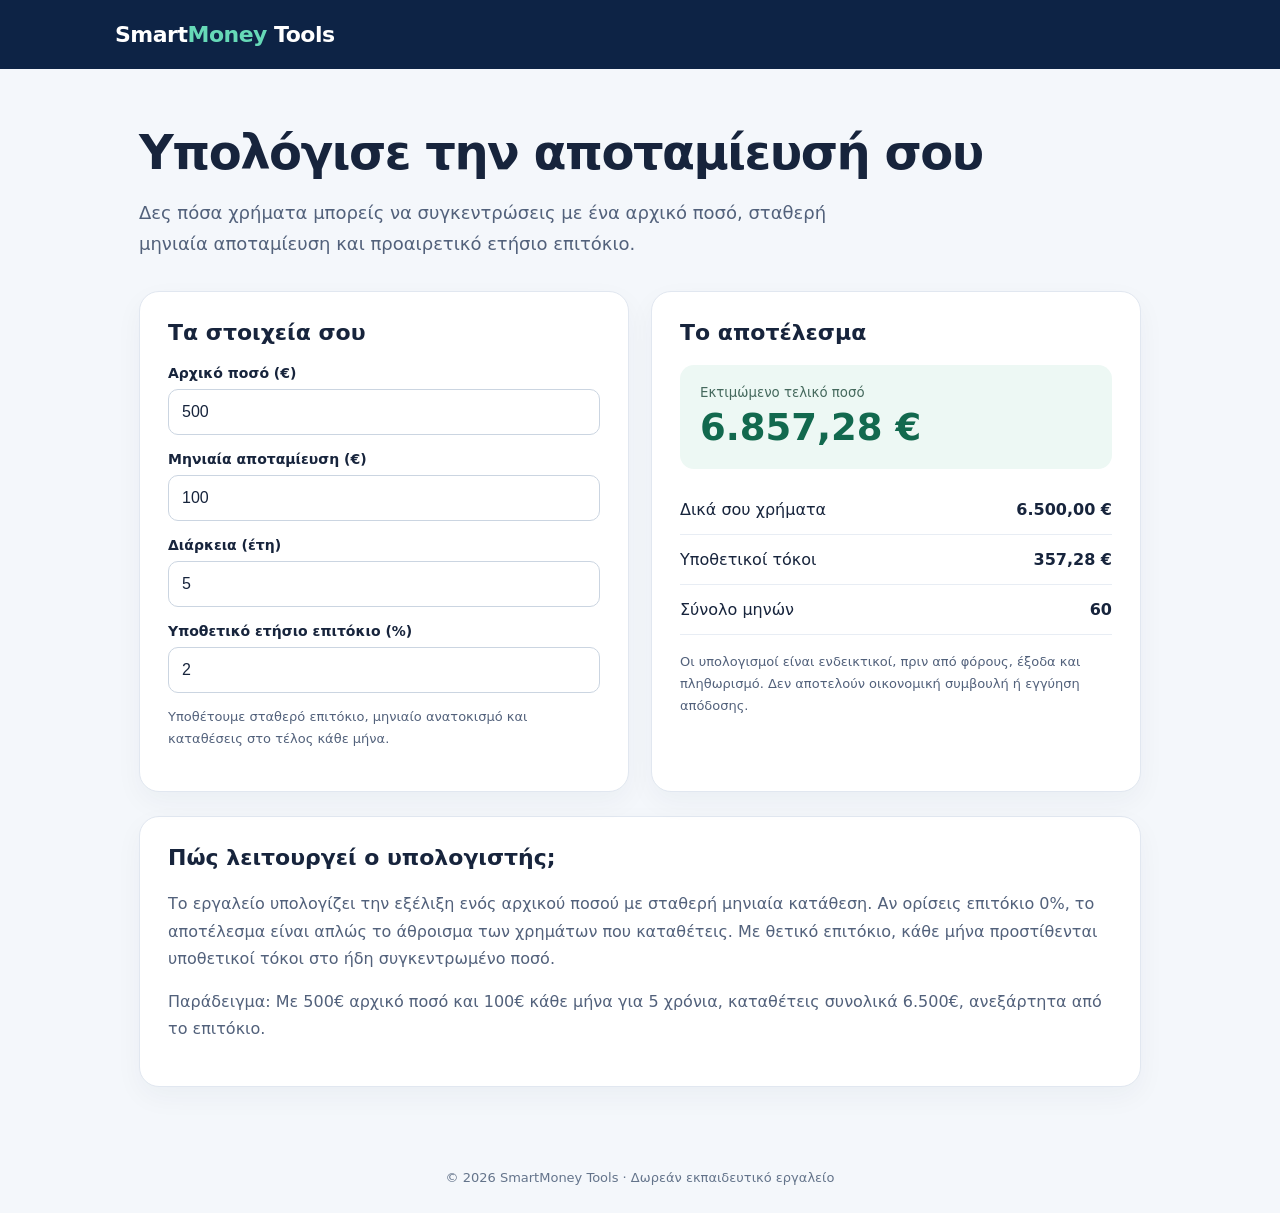
==== index.html @ ee0db6ee "Add files via upload" ====
<!doctype html>
<html lang="el">
<head>
<meta charset="utf-8"><meta name="viewport" content="width=device-width, initial-scale=1">
<meta name="description" content="Δωρεάν υπολογιστής αποταμίευσης: υπολόγισε πόσα χρήματα μπορείς να συγκεντρώσεις με μηνιαίες καταθέσεις και προαιρετικό επιτόκιο.">
<title>SmartMoney Tools | Υπολογιστής Αποταμίευσης</title>
<style>
:root{font-family:system-ui,-apple-system,BlinkMacSystemFont,"Segoe UI",sans-serif;color:#17243c;background:#f4f7fb}*{box-sizing:border-box}body{margin:0}header{background:#0d2345;color:white;padding:22px max(24px,calc((100vw - 1050px)/2))}.brand{font-size:22px;font-weight:800;letter-spacing:-.5px}.brand span{color:#66d9b7}main{max-width:1050px;margin:0 auto;padding:55px 24px}h1{font-size:clamp(30px,5vw,48px);letter-spacing:-1.5px;margin:0 0 12px}p{line-height:1.7;color:#52617b}.lead{font-size:18px;max-width:720px}.layout{display:grid;grid-template-columns:1fr 1fr;gap:22px;margin-top:32px}.panel{background:white;border:1px solid #e1e7f0;border-radius:20px;padding:28px;box-shadow:0 10px 28px #1627440b}h2{font-size:22px;margin:0 0 20px}label{display:block;font-size:14px;font-weight:650;margin:16px 0 8px}input{width:100%;padding:13px;border:1px solid #cbd5e1;border-radius:10px;font-size:16px;color:#17243c}input:focus{outline:2px solid #2275cc;outline-offset:1px}.metric{background:#edf8f4;border-radius:14px;padding:20px;margin-bottom:16px}.metric small{color:#45695d;display:block;margin-bottom:6px}.metric strong{font-size:clamp(27px,4vw,37px);color:#12694e}.breakdown{display:flex;justify-content:space-between;gap:12px;padding:15px 0;border-bottom:1px solid #e8edf4}.breakdown strong{font-variant-numeric:tabular-nums}.note{font-size:13px}.info{margin-top:24px}footer{padding:28px 24px;text-align:center;color:#64748b;font-size:13px}@media(max-width:720px){main{padding:34px 16px}.layout{grid-template-columns:1fr}.panel{padding:22px}}
</style>
</head>
<body>
<header><div class="brand">Smart<span>Money</span> Tools</div></header>
<main>
<h1>Υπολόγισε την αποταμίευσή σου</h1>
<p class="lead">Δες πόσα χρήματα μπορείς να συγκεντρώσεις με ένα αρχικό ποσό, σταθερή μηνιαία αποταμίευση και προαιρετικό ετήσιο επιτόκιο.</p>
<div class="layout">
<section class="panel" aria-labelledby="settings"><h2 id="settings">Τα στοιχεία σου</h2>
<label for="initial">Αρχικό ποσό (€)</label><input id="initial" type="number" min="0" max="100000000" step="10" value="500">
<label for="monthly">Μηνιαία αποταμίευση (€)</label><input id="monthly" type="number" min="0" max="10000000" step="10" value="100">
<label for="years">Διάρκεια (έτη)</label><input id="years" type="number" min="1" max="60" step="1" value="5">
<label for="rate">Υποθετικό ετήσιο επιτόκιο (%)</label><input id="rate" type="number" min="0" max="30" step="0.1" value="2">
<p class="note">Υποθέτουμε σταθερό επιτόκιο, μηνιαίο ανατοκισμό και καταθέσεις στο τέλος κάθε μήνα.</p>
</section>
<section class="panel" aria-labelledby="results"><h2 id="results">Το αποτέλεσμα</h2>
<div class="metric" aria-live="polite"><small>Εκτιμώμενο τελικό ποσό</small><strong id="total">—</strong></div>
<div class="breakdown"><span>Δικά σου χρήματα</span><strong id="deposits">—</strong></div>
<div class="breakdown"><span>Υποθετικοί τόκοι</span><strong id="interest">—</strong></div>
<div class="breakdown"><span>Σύνολο μηνών</span><strong id="months">—</strong></div>
<p id="error" role="alert" style="color:#b42318"></p>
<p class="note">Οι υπολογισμοί είναι ενδεικτικοί, πριν από φόρους, έξοδα και πληθωρισμό. Δεν αποτελούν οικονομική συμβουλή ή εγγύηση απόδοσης.</p>
</section>
</div>
<section class="panel info"><h2>Πώς λειτουργεί ο υπολογιστής;</h2><p>Το εργαλείο υπολογίζει την εξέλιξη ενός αρχικού ποσού με σταθερή μηνιαία κατάθεση. Αν ορίσεις επιτόκιο 0%, το αποτέλεσμα είναι απλώς το άθροισμα των χρημάτων που καταθέτεις. Με θετικό επιτόκιο, κάθε μήνα προστίθενται υποθετικοί τόκοι στο ήδη συγκεντρωμένο ποσό.</p><p>Παράδειγμα: Με 500€ αρχικό ποσό και 100€ κάθε μήνα για 5 χρόνια, καταθέτεις συνολικά 6.500€, ανεξάρτητα από το επιτόκιο.</p></section>
</main>
<footer>© <span id="year"></span> SmartMoney Tools · Δωρεάν εκπαιδευτικό εργαλείο</footer>
<script>
const ids=['initial','monthly','years','rate'];
const euro=new Intl.NumberFormat('el-GR',{style:'currency',currency:'EUR'});
function update(){
 const [initial,monthly,years,annual]=ids.map(id=>Number(document.getElementById(id).value));
 const valid=ids.every(id=>document.getElementById(id).value.trim()!=='')&&[initial,monthly,years,annual].every(Number.isFinite)&&initial>=0&&monthly>=0&&years>=1&&years<=60&&annual>=0&&annual<=30;
 document.getElementById('error').textContent=valid?'':'Συμπλήρωσε έγκυρες μη αρνητικές τιμές (1–60 έτη, 0–30% επιτόκιο).';
 if(!valid){['total','deposits','interest','months'].forEach(id=>document.getElementById(id).textContent='—');return;}
 const n=Math.round(years*12),r=annual/1200;
 let total=initial;
 for(let i=0;i<n;i++)total=total*(1+r)+monthly;
 const deposits=initial+monthly*n;
 document.getElementById('total').textContent=euro.format(total);
 document.getElementById('deposits').textContent=euro.format(deposits);
 document.getElementById('interest').textContent=euro.format(total-deposits);
 document.getElementById('months').textContent=String(n);
}
ids.forEach(id=>document.getElementById(id).addEventListener('input',update));
document.getElementById('year').textContent=new Date().getFullYear();update();
</script>
</body>
</html>
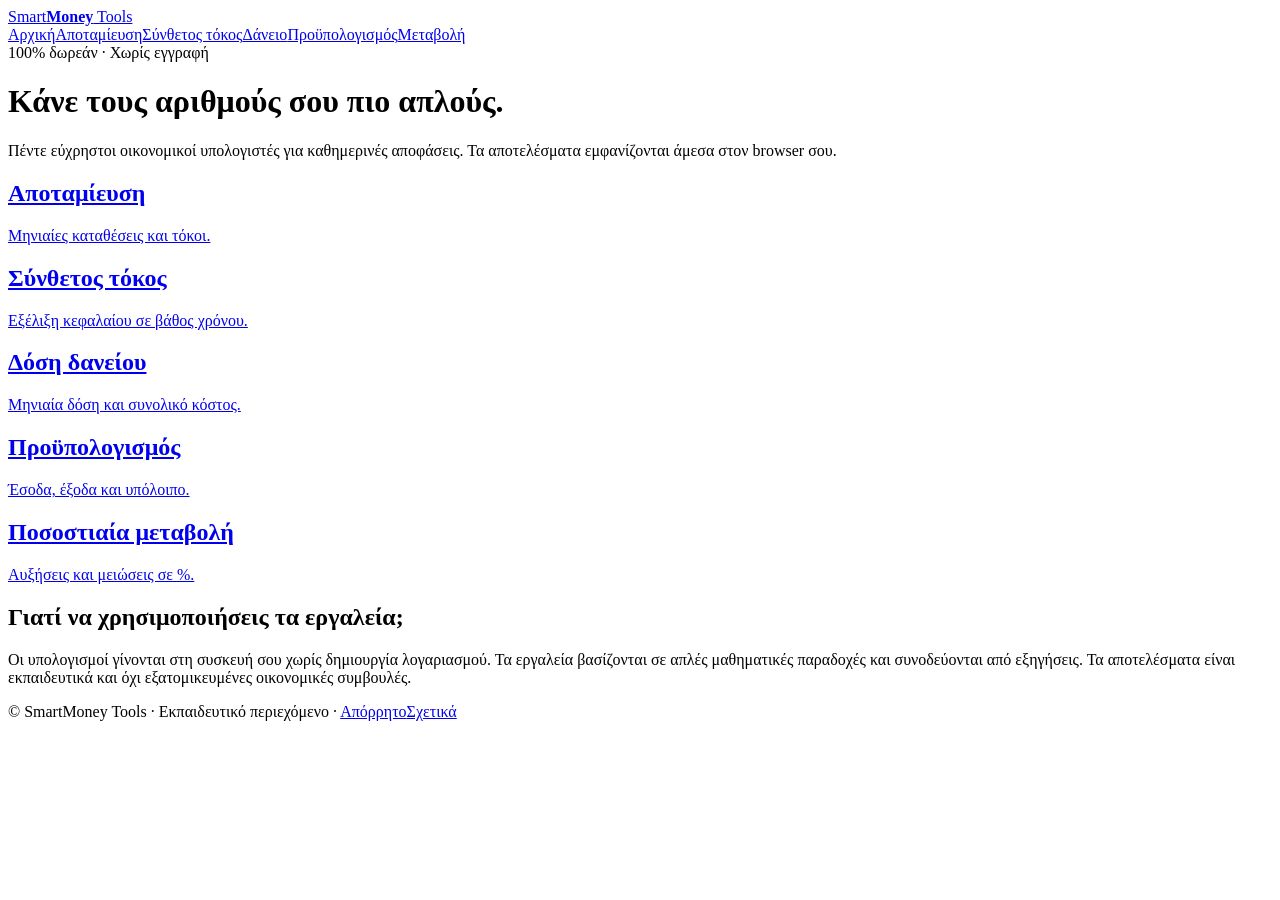
==== commit f489047a: "Add files via upload" ====
--- a/index.html
+++ b/index.html
@@ -1,57 +1 @@
-<!doctype html>
-<html lang="el">
-<head>
-<meta charset="utf-8"><meta name="viewport" content="width=device-width, initial-scale=1">
-<meta name="description" content="Δωρεάν υπολογιστής αποταμίευσης: υπολόγισε πόσα χρήματα μπορείς να συγκεντρώσεις με μηνιαίες καταθέσεις και προαιρετικό επιτόκιο.">
-<title>SmartMoney Tools | Υπολογιστής Αποταμίευσης</title>
-<style>
-:root{font-family:system-ui,-apple-system,BlinkMacSystemFont,"Segoe UI",sans-serif;color:#17243c;background:#f4f7fb}*{box-sizing:border-box}body{margin:0}header{background:#0d2345;color:white;padding:22px max(24px,calc((100vw - 1050px)/2))}.brand{font-size:22px;font-weight:800;letter-spacing:-.5px}.brand span{color:#66d9b7}main{max-width:1050px;margin:0 auto;padding:55px 24px}h1{font-size:clamp(30px,5vw,48px);letter-spacing:-1.5px;margin:0 0 12px}p{line-height:1.7;color:#52617b}.lead{font-size:18px;max-width:720px}.layout{display:grid;grid-template-columns:1fr 1fr;gap:22px;margin-top:32px}.panel{background:white;border:1px solid #e1e7f0;border-radius:20px;padding:28px;box-shadow:0 10px 28px #1627440b}h2{font-size:22px;margin:0 0 20px}label{display:block;font-size:14px;font-weight:650;margin:16px 0 8px}input{width:100%;padding:13px;border:1px solid #cbd5e1;border-radius:10px;font-size:16px;color:#17243c}input:focus{outline:2px solid #2275cc;outline-offset:1px}.metric{background:#edf8f4;border-radius:14px;padding:20px;margin-bottom:16px}.metric small{color:#45695d;display:block;margin-bottom:6px}.metric strong{font-size:clamp(27px,4vw,37px);color:#12694e}.breakdown{display:flex;justify-content:space-between;gap:12px;padding:15px 0;border-bottom:1px solid #e8edf4}.breakdown strong{font-variant-numeric:tabular-nums}.note{font-size:13px}.info{margin-top:24px}footer{padding:28px 24px;text-align:center;color:#64748b;font-size:13px}@media(max-width:720px){main{padding:34px 16px}.layout{grid-template-columns:1fr}.panel{padding:22px}}
-</style>
-</head>
-<body>
-<header><div class="brand">Smart<span>Money</span> Tools</div></header>
-<main>
-<h1>Υπολόγισε την αποταμίευσή σου</h1>
-<p class="lead">Δες πόσα χρήματα μπορείς να συγκεντρώσεις με ένα αρχικό ποσό, σταθερή μηνιαία αποταμίευση και προαιρετικό ετήσιο επιτόκιο.</p>
-<div class="layout">
-<section class="panel" aria-labelledby="settings"><h2 id="settings">Τα στοιχεία σου</h2>
-<label for="initial">Αρχικό ποσό (€)</label><input id="initial" type="number" min="0" max="100000000" step="10" value="500">
-<label for="monthly">Μηνιαία αποταμίευση (€)</label><input id="monthly" type="number" min="0" max="10000000" step="10" value="100">
-<label for="years">Διάρκεια (έτη)</label><input id="years" type="number" min="1" max="60" step="1" value="5">
-<label for="rate">Υποθετικό ετήσιο επιτόκιο (%)</label><input id="rate" type="number" min="0" max="30" step="0.1" value="2">
-<p class="note">Υποθέτουμε σταθερό επιτόκιο, μηνιαίο ανατοκισμό και καταθέσεις στο τέλος κάθε μήνα.</p>
-</section>
-<section class="panel" aria-labelledby="results"><h2 id="results">Το αποτέλεσμα</h2>
-<div class="metric" aria-live="polite"><small>Εκτιμώμενο τελικό ποσό</small><strong id="total">—</strong></div>
-<div class="breakdown"><span>Δικά σου χρήματα</span><strong id="deposits">—</strong></div>
-<div class="breakdown"><span>Υποθετικοί τόκοι</span><strong id="interest">—</strong></div>
-<div class="breakdown"><span>Σύνολο μηνών</span><strong id="months">—</strong></div>
-<p id="error" role="alert" style="color:#b42318"></p>
-<p class="note">Οι υπολογισμοί είναι ενδεικτικοί, πριν από φόρους, έξοδα και πληθωρισμό. Δεν αποτελούν οικονομική συμβουλή ή εγγύηση απόδοσης.</p>
-</section>
-</div>
-<section class="panel info"><h2>Πώς λειτουργεί ο υπολογιστής;</h2><p>Το εργαλείο υπολογίζει την εξέλιξη ενός αρχικού ποσού με σταθερή μηνιαία κατάθεση. Αν ορίσεις επιτόκιο 0%, το αποτέλεσμα είναι απλώς το άθροισμα των χρημάτων που καταθέτεις. Με θετικό επιτόκιο, κάθε μήνα προστίθενται υποθετικοί τόκοι στο ήδη συγκεντρωμένο ποσό.</p><p>Παράδειγμα: Με 500€ αρχικό ποσό και 100€ κάθε μήνα για 5 χρόνια, καταθέτεις συνολικά 6.500€, ανεξάρτητα από το επιτόκιο.</p></section>
-</main>
-<footer>© <span id="year"></span> SmartMoney Tools · Δωρεάν εκπαιδευτικό εργαλείο</footer>
-<script>
-const ids=['initial','monthly','years','rate'];
-const euro=new Intl.NumberFormat('el-GR',{style:'currency',currency:'EUR'});
-function update(){
- const [initial,monthly,years,annual]=ids.map(id=>Number(document.getElementById(id).value));
- const valid=ids.every(id=>document.getElementById(id).value.trim()!=='')&&[initial,monthly,years,annual].every(Number.isFinite)&&initial>=0&&monthly>=0&&years>=1&&years<=60&&annual>=0&&annual<=30;
- document.getElementById('error').textContent=valid?'':'Συμπλήρωσε έγκυρες μη αρνητικές τιμές (1–60 έτη, 0–30% επιτόκιο).';
- if(!valid){['total','deposits','interest','months'].forEach(id=>document.getElementById(id).textContent='—');return;}
- const n=Math.round(years*12),r=annual/1200;
- let total=initial;
- for(let i=0;i<n;i++)total=total*(1+r)+monthly;
- const deposits=initial+monthly*n;
- document.getElementById('total').textContent=euro.format(total);
- document.getElementById('deposits').textContent=euro.format(deposits);
- document.getElementById('interest').textContent=euro.format(total-deposits);
- document.getElementById('months').textContent=String(n);
-}
-ids.forEach(id=>document.getElementById(id).addEventListener('input',update));
-document.getElementById('year').textContent=new Date().getFullYear();update();
-</script>
-</body>
-</html>
+<!doctype html><html lang="el"><head><meta charset="utf-8"><meta name="viewport" content="width=device-width,initial-scale=1"><title>Δωρεάν οικονομικοί υπολογιστές | SmartMoney Tools</title><meta name="description" content="Δωρεάν οικονομικά εργαλεία στα ελληνικά για αποταμίευση, δάνεια, προϋπολογισμό και ποσοστιαίες μεταβολές."><link rel="stylesheet" href="style.css"></head><body data-tool=""><header><a class="brand" href="index.html">Smart<b>Money</b> Tools</a><nav aria-label="Κύρια πλοήγηση"><a href="index.html">Αρχική</a><a href="savings.html">Αποταμίευση</a><a href="compound.html">Σύνθετος τόκος</a><a href="loan.html">Δάνειο</a><a href="budget.html">Προϋπολογισμός</a><a href="percentage.html">Μεταβολή</a></nav></header><main><span class="pill">100% δωρεάν · Χωρίς εγγραφή</span><h1>Κάνε τους αριθμούς σου πιο απλούς.</h1><p class="lead">Πέντε εύχρηστοι οικονομικοί υπολογιστές για καθημερινές αποφάσεις. Τα αποτελέσματα εμφανίζονται άμεσα στον browser σου.</p><div class="grid"><a class="tile" href="savings.html"><h2>Αποταμίευση</h2><p>Μηνιαίες καταθέσεις και τόκοι.</p></a><a class="tile" href="compound.html"><h2>Σύνθετος τόκος</h2><p>Εξέλιξη κεφαλαίου σε βάθος χρόνου.</p></a><a class="tile" href="loan.html"><h2>Δόση δανείου</h2><p>Μηνιαία δόση και συνολικό κόστος.</p></a><a class="tile" href="budget.html"><h2>Προϋπολογισμός</h2><p>Έσοδα, έξοδα και υπόλοιπο.</p></a><a class="tile" href="percentage.html"><h2>Ποσοστιαία μεταβολή</h2><p>Αυξήσεις και μειώσεις σε %.</p></a></div><section class="panel info"><h2>Γιατί να χρησιμοποιήσεις τα εργαλεία;</h2><p>Οι υπολογισμοί γίνονται στη συσκευή σου χωρίς δημιουργία λογαριασμού. Τα εργαλεία βασίζονται σε απλές μαθηματικές παραδοχές και συνοδεύονται από εξηγήσεις. Τα αποτελέσματα είναι εκπαιδευτικά και όχι εξατομικευμένες οικονομικές συμβουλές.</p></section></main><footer>© <span data-year></span> SmartMoney Tools · Εκπαιδευτικό περιεχόμενο · <a href="privacy.html">Απόρρητο</a><a href="about.html">Σχετικά</a></footer><script src="app.js" defer></script></body></html>
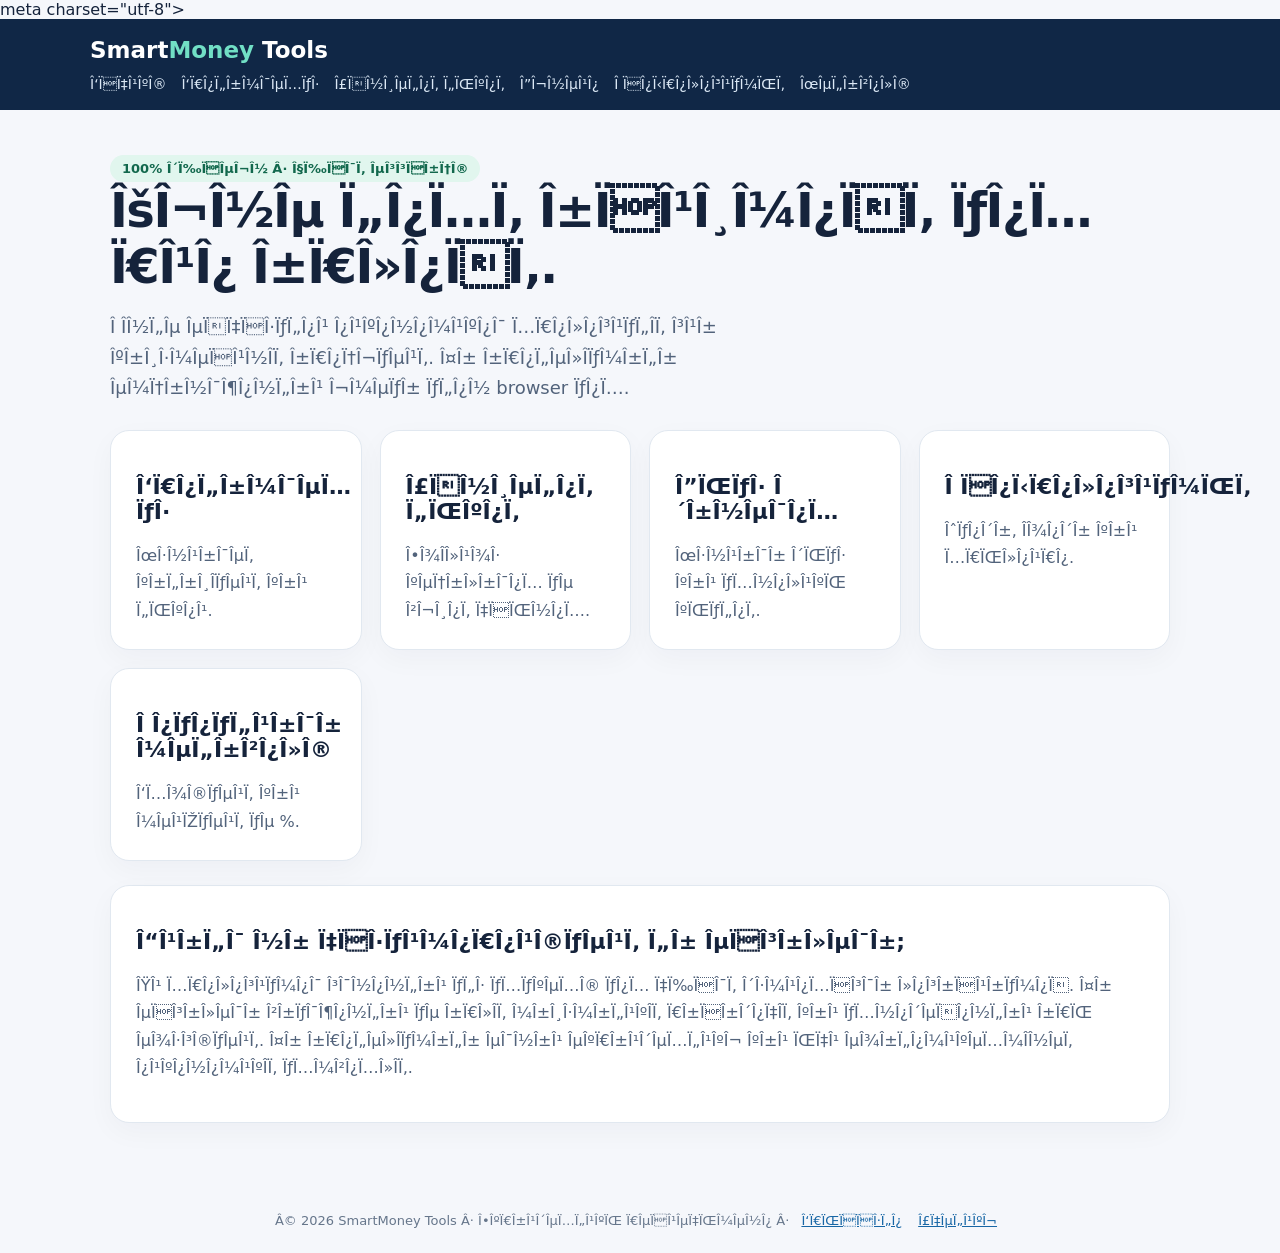
==== commit 54aed0d1: "Add Google site verification meta tag Added Google site verification meta tag to the head section." ====
--- a/index.html
+++ b/index.html
@@ -1 +1 @@
-<!doctype html><html lang="el"><head><meta charset="utf-8"><meta name="viewport" content="width=device-width,initial-scale=1"><title>Δωρεάν οικονομικοί υπολογιστές | SmartMoney Tools</title><meta name="description" content="Δωρεάν οικονομικά εργαλεία στα ελληνικά για αποταμίευση, δάνεια, προϋπολογισμό και ποσοστιαίες μεταβολές."><link rel="stylesheet" href="style.css"></head><body data-tool=""><header><a class="brand" href="index.html">Smart<b>Money</b> Tools</a><nav aria-label="Κύρια πλοήγηση"><a href="index.html">Αρχική</a><a href="savings.html">Αποταμίευση</a><a href="compound.html">Σύνθετος τόκος</a><a href="loan.html">Δάνειο</a><a href="budget.html">Προϋπολογισμός</a><a href="percentage.html">Μεταβολή</a></nav></header><main><span class="pill">100% δωρεάν · Χωρίς εγγραφή</span><h1>Κάνε τους αριθμούς σου πιο απλούς.</h1><p class="lead">Πέντε εύχρηστοι οικονομικοί υπολογιστές για καθημερινές αποφάσεις. Τα αποτελέσματα εμφανίζονται άμεσα στον browser σου.</p><div class="grid"><a class="tile" href="savings.html"><h2>Αποταμίευση</h2><p>Μηνιαίες καταθέσεις και τόκοι.</p></a><a class="tile" href="compound.html"><h2>Σύνθετος τόκος</h2><p>Εξέλιξη κεφαλαίου σε βάθος χρόνου.</p></a><a class="tile" href="loan.html"><h2>Δόση δανείου</h2><p>Μηνιαία δόση και συνολικό κόστος.</p></a><a class="tile" href="budget.html"><h2>Προϋπολογισμός</h2><p>Έσοδα, έξοδα και υπόλοιπο.</p></a><a class="tile" href="percentage.html"><h2>Ποσοστιαία μεταβολή</h2><p>Αυξήσεις και μειώσεις σε %.</p></a></div><section class="panel info"><h2>Γιατί να χρησιμοποιήσεις τα εργαλεία;</h2><p>Οι υπολογισμοί γίνονται στη συσκευή σου χωρίς δημιουργία λογαριασμού. Τα εργαλεία βασίζονται σε απλές μαθηματικές παραδοχές και συνοδεύονται από εξηγήσεις. Τα αποτελέσματα είναι εκπαιδευτικά και όχι εξατομικευμένες οικονομικές συμβουλές.</p></section></main><footer>© <span data-year></span> SmartMoney Tools · Εκπαιδευτικό περιεχόμενο · <a href="privacy.html">Απόρρητο</a><a href="about.html">Σχετικά</a></footer><script src="app.js" defer></script></body></html>+<!doctype html><html lang="el"><head><meta name="google-site-verification" content="0PMOc8B6PGxOn38TfxRtQwB3WeVUATGXeKWkBOLjvfA" />meta charset="utf-8"><meta name="viewport" content="width=device-width,initial-scale=1"><title>Δωρεάν οικονομικοί υπολογιστές | SmartMoney Tools</title><meta name="description" content="Δωρεάν οικονομικά εργαλεία στα ελληνικά για αποταμίευση, δάνεια, προϋπολογισμό και ποσοστιαίες μεταβολές."><link rel="stylesheet" href="style.css"></head><body data-tool=""><header><a class="brand" href="index.html">Smart<b>Money</b> Tools</a><nav aria-label="Κύρια πλοήγηση"><a href="index.html">Αρχική</a><a href="savings.html">Αποταμίευση</a><a href="compound.html">Σύνθετος τόκος</a><a href="loan.html">Δάνειο</a><a href="budget.html">Προϋπολογισμός</a><a href="percentage.html">Μεταβολή</a></nav></header><main><span class="pill">100% δωρεάν · Χωρίς εγγραφή</span><h1>Κάνε τους αριθμούς σου πιο απλούς.</h1><p class="lead">Πέντε εύχρηστοι οικονομικοί υπολογιστές για καθημερινές αποφάσεις. Τα αποτελέσματα εμφανίζονται άμεσα στον browser σου.</p><div class="grid"><a class="tile" href="savings.html"><h2>Αποταμίευση</h2><p>Μηνιαίες καταθέσεις και τόκοι.</p></a><a class="tile" href="compound.html"><h2>Σύνθετος τόκος</h2><p>Εξέλιξη κεφαλαίου σε βάθος χρόνου.</p></a><a class="tile" href="loan.html"><h2>Δόση δανείου</h2><p>Μηνιαία δόση και συνολικό κόστος.</p></a><a class="tile" href="budget.html"><h2>Προϋπολογισμός</h2><p>Έσοδα, έξοδα και υπόλοιπο.</p></a><a class="tile" href="percentage.html"><h2>Ποσοστιαία μεταβολή</h2><p>Αυξήσεις και μειώσεις σε %.</p></a></div><section class="panel info"><h2>Γιατί να χρησιμοποιήσεις τα εργαλεία;</h2><p>Οι υπολογισμοί γίνονται στη συσκευή σου χωρίς δημιουργία λογαριασμού. Τα εργαλεία βασίζονται σε απλές μαθηματικές παραδοχές και συνοδεύονται από εξηγήσεις. Τα αποτελέσματα είναι εκπαιδευτικά και όχι εξατομικευμένες οικονομικές συμβουλές.</p></section></main><footer>© <span data-year></span> SmartMoney Tools · Εκπαιδευτικό περιεχόμενο · <a href="privacy.html">Απόρρητο</a><a href="about.html">Σχετικά</a></footer><script src="app.js" defer></script></body></html>
--- a/style.css
+++ b/style.css
@@ -0,0 +1 @@
+*{box-sizing:border-box}body{margin:0;background:#f5f7fb;color:#15233b;font:16px system-ui,-apple-system,sans-serif}a{color:#1766a5}header{background:#102746;color:white;padding:18px max(20px,calc((100% - 1100px)/2))}header a{color:white;text-decoration:none}.brand{font-size:23px;font-weight:800}.brand b{color:#71dfc5}nav{display:flex;flex-wrap:wrap;gap:15px;margin-top:13px}nav a{font-size:14px;color:#dbe8f5}main{max-width:1100px;margin:0 auto;padding:45px 20px 65px}h1{font-size:clamp(30px,4.5vw,48px);letter-spacing:-1.5px;margin:0 0 12px}h2{font-size:22px}p{line-height:1.7;color:#52637b}.lead{font-size:18px;max-width:780px}.grid{display:grid;grid-template-columns:repeat(auto-fit,minmax(250px,1fr));gap:18px;margin-top:26px}.layout{display:grid;grid-template-columns:1fr 1fr;gap:20px;margin:30px 0}.panel,.tile{background:white;border:1px solid #e1e8f0;border-radius:19px;padding:25px;box-shadow:0 9px 28px #15233b09}.tile{text-decoration:none;color:#15233b}.tile:hover{border-color:#2b8cba;transform:translateY(-2px)}.tile p{margin-bottom:0}label{display:block;margin:16px 0 7px;font-size:14px;font-weight:650}input,select{width:100%;border:1px solid #b9c7d7;border-radius:10px;padding:12px;font:inherit;background:white;color:#15233b}input:focus,select:focus{outline:2px solid #1974b8}.metric{background:#eaf7f2;padding:20px;border-radius:14px;margin:14px 0}.metric small{display:block;color:#456b5c}.metric strong{font-size:clamp(26px,3vw,37px);color:#116d4e}.breakdown{display:flex;justify-content:space-between;gap:12px;padding:13px 0;border-bottom:1px solid #e6edf4}.breakdown strong{font-variant-numeric:tabular-nums}.note{font-size:13px}.error{color:#a52b20}.info{margin-top:24px}footer{text-align:center;padding:25px;color:#66768b;font-size:13px}footer a{margin:0 8px}.pill{display:inline-block;border-radius:20px;background:#e1f6ee;color:#12684d;padding:6px 12px;font-size:13px;font-weight:700}@media(max-width:740px){.layout{grid-template-columns:1fr}main{padding:30px 16px}.panel,.tile{padding:21px}}
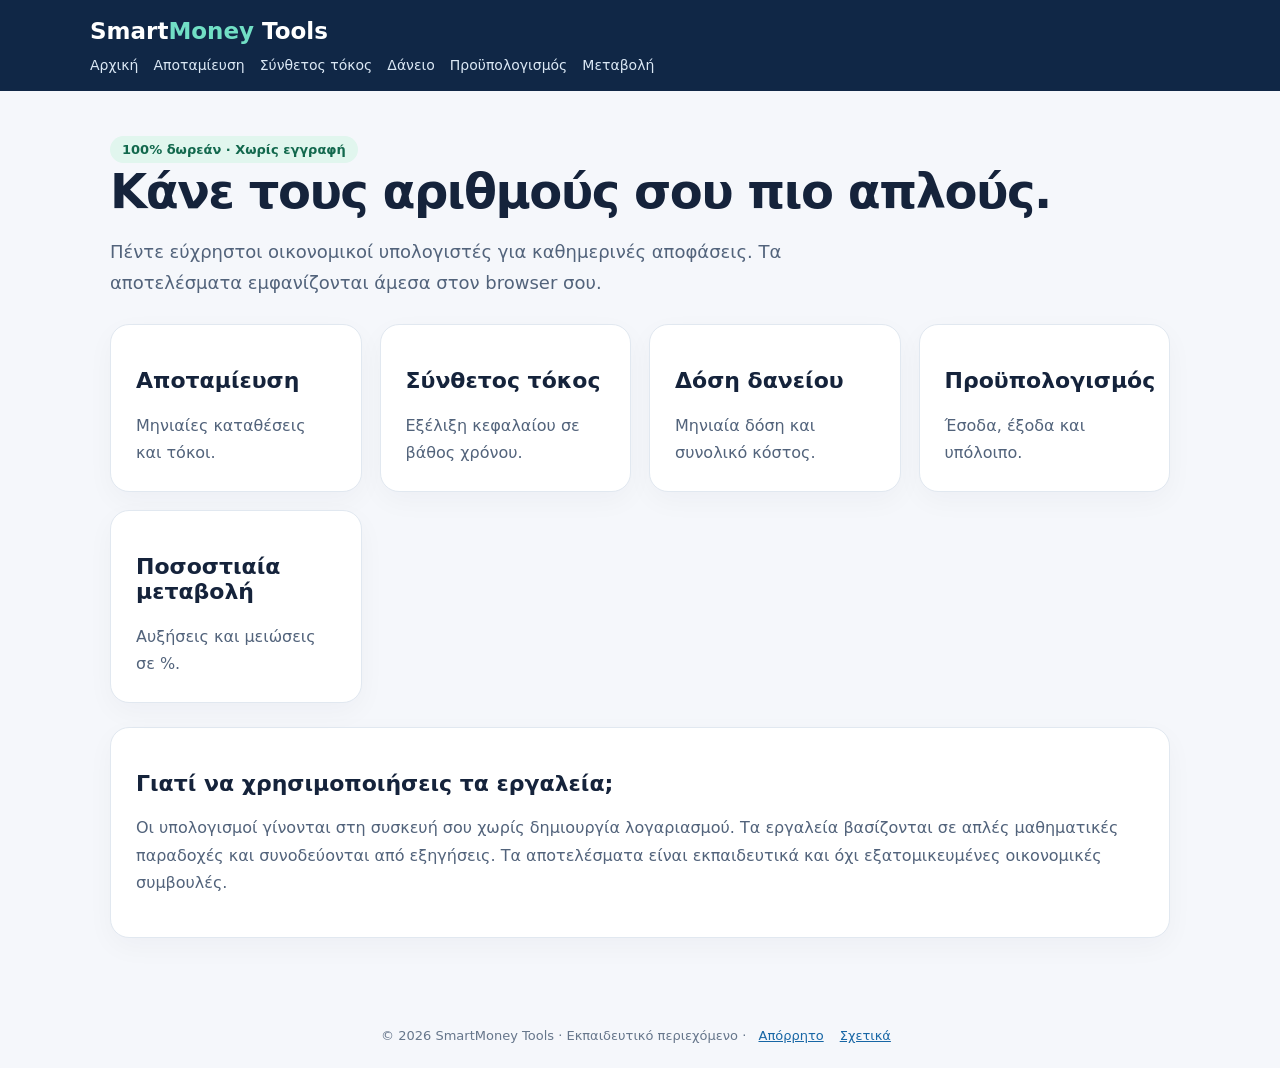
==== commit b8d73281: "Update index.html" ====
--- a/index.html
+++ b/index.html
@@ -1 +1 @@
-<!doctype html><html lang="el"><head><meta name="google-site-verification" content="0PMOc8B6PGxOn38TfxRtQwB3WeVUATGXeKWkBOLjvfA" />meta charset="utf-8"><meta name="viewport" content="width=device-width,initial-scale=1"><title>Δωρεάν οικονομικοί υπολογιστές | SmartMoney Tools</title><meta name="description" content="Δωρεάν οικονομικά εργαλεία στα ελληνικά για αποταμίευση, δάνεια, προϋπολογισμό και ποσοστιαίες μεταβολές."><link rel="stylesheet" href="style.css"></head><body data-tool=""><header><a class="brand" href="index.html">Smart<b>Money</b> Tools</a><nav aria-label="Κύρια πλοήγηση"><a href="index.html">Αρχική</a><a href="savings.html">Αποταμίευση</a><a href="compound.html">Σύνθετος τόκος</a><a href="loan.html">Δάνειο</a><a href="budget.html">Προϋπολογισμός</a><a href="percentage.html">Μεταβολή</a></nav></header><main><span class="pill">100% δωρεάν · Χωρίς εγγραφή</span><h1>Κάνε τους αριθμούς σου πιο απλούς.</h1><p class="lead">Πέντε εύχρηστοι οικονομικοί υπολογιστές για καθημερινές αποφάσεις. Τα αποτελέσματα εμφανίζονται άμεσα στον browser σου.</p><div class="grid"><a class="tile" href="savings.html"><h2>Αποταμίευση</h2><p>Μηνιαίες καταθέσεις και τόκοι.</p></a><a class="tile" href="compound.html"><h2>Σύνθετος τόκος</h2><p>Εξέλιξη κεφαλαίου σε βάθος χρόνου.</p></a><a class="tile" href="loan.html"><h2>Δόση δανείου</h2><p>Μηνιαία δόση και συνολικό κόστος.</p></a><a class="tile" href="budget.html"><h2>Προϋπολογισμός</h2><p>Έσοδα, έξοδα και υπόλοιπο.</p></a><a class="tile" href="percentage.html"><h2>Ποσοστιαία μεταβολή</h2><p>Αυξήσεις και μειώσεις σε %.</p></a></div><section class="panel info"><h2>Γιατί να χρησιμοποιήσεις τα εργαλεία;</h2><p>Οι υπολογισμοί γίνονται στη συσκευή σου χωρίς δημιουργία λογαριασμού. Τα εργαλεία βασίζονται σε απλές μαθηματικές παραδοχές και συνοδεύονται από εξηγήσεις. Τα αποτελέσματα είναι εκπαιδευτικά και όχι εξατομικευμένες οικονομικές συμβουλές.</p></section></main><footer>© <span data-year></span> SmartMoney Tools · Εκπαιδευτικό περιεχόμενο · <a href="privacy.html">Απόρρητο</a><a href="about.html">Σχετικά</a></footer><script src="app.js" defer></script></body></html>
+<!doctype html><html lang="el"><head><meta name="google-site-verification" content="0PMOc8B6PGxOn38TfxRtQwB3WeVUATGXeKWkBOLjvfA" /><meta charset="utf-8"><meta name="viewport" content="width=device-width,initial-scale=1"><title>Δωρεάν οικονομικοί υπολογιστές | SmartMoney Tools</title><meta name="description" content="Δωρεάν οικονομικά εργαλεία στα ελληνικά για αποταμίευση, δάνεια, προϋπολογισμό και ποσοστιαίες μεταβολές."><link rel="stylesheet" href="style.css"></head><body data-tool=""><header><a class="brand" href="index.html">Smart<b>Money</b> Tools</a><nav aria-label="Κύρια πλοήγηση"><a href="index.html">Αρχική</a><a href="savings.html">Αποταμίευση</a><a href="compound.html">Σύνθετος τόκος</a><a href="loan.html">Δάνειο</a><a href="budget.html">Προϋπολογισμός</a><a href="percentage.html">Μεταβολή</a></nav></header><main><span class="pill">100% δωρεάν · Χωρίς εγγραφή</span><h1>Κάνε τους αριθμούς σου πιο απλούς.</h1><p class="lead">Πέντε εύχρηστοι οικονομικοί υπολογιστές για καθημερινές αποφάσεις. Τα αποτελέσματα εμφανίζονται άμεσα στον browser σου.</p><div class="grid"><a class="tile" href="savings.html"><h2>Αποταμίευση</h2><p>Μηνιαίες καταθέσεις και τόκοι.</p></a><a class="tile" href="compound.html"><h2>Σύνθετος τόκος</h2><p>Εξέλιξη κεφαλαίου σε βάθος χρόνου.</p></a><a class="tile" href="loan.html"><h2>Δόση δανείου</h2><p>Μηνιαία δόση και συνολικό κόστος.</p></a><a class="tile" href="budget.html"><h2>Προϋπολογισμός</h2><p>Έσοδα, έξοδα και υπόλοιπο.</p></a><a class="tile" href="percentage.html"><h2>Ποσοστιαία μεταβολή</h2><p>Αυξήσεις και μειώσεις σε %.</p></a></div><section class="panel info"><h2>Γιατί να χρησιμοποιήσεις τα εργαλεία;</h2><p>Οι υπολογισμοί γίνονται στη συσκευή σου χωρίς δημιουργία λογαριασμού. Τα εργαλεία βασίζονται σε απλές μαθηματικές παραδοχές και συνοδεύονται από εξηγήσεις. Τα αποτελέσματα είναι εκπαιδευτικά και όχι εξατομικευμένες οικονομικές συμβουλές.</p></section></main><footer>© <span data-year></span> SmartMoney Tools · Εκπαιδευτικό περιεχόμενο · <a href="privacy.html">Απόρρητο</a><a href="about.html">Σχετικά</a></footer><script src="app.js" defer></script></body></html>
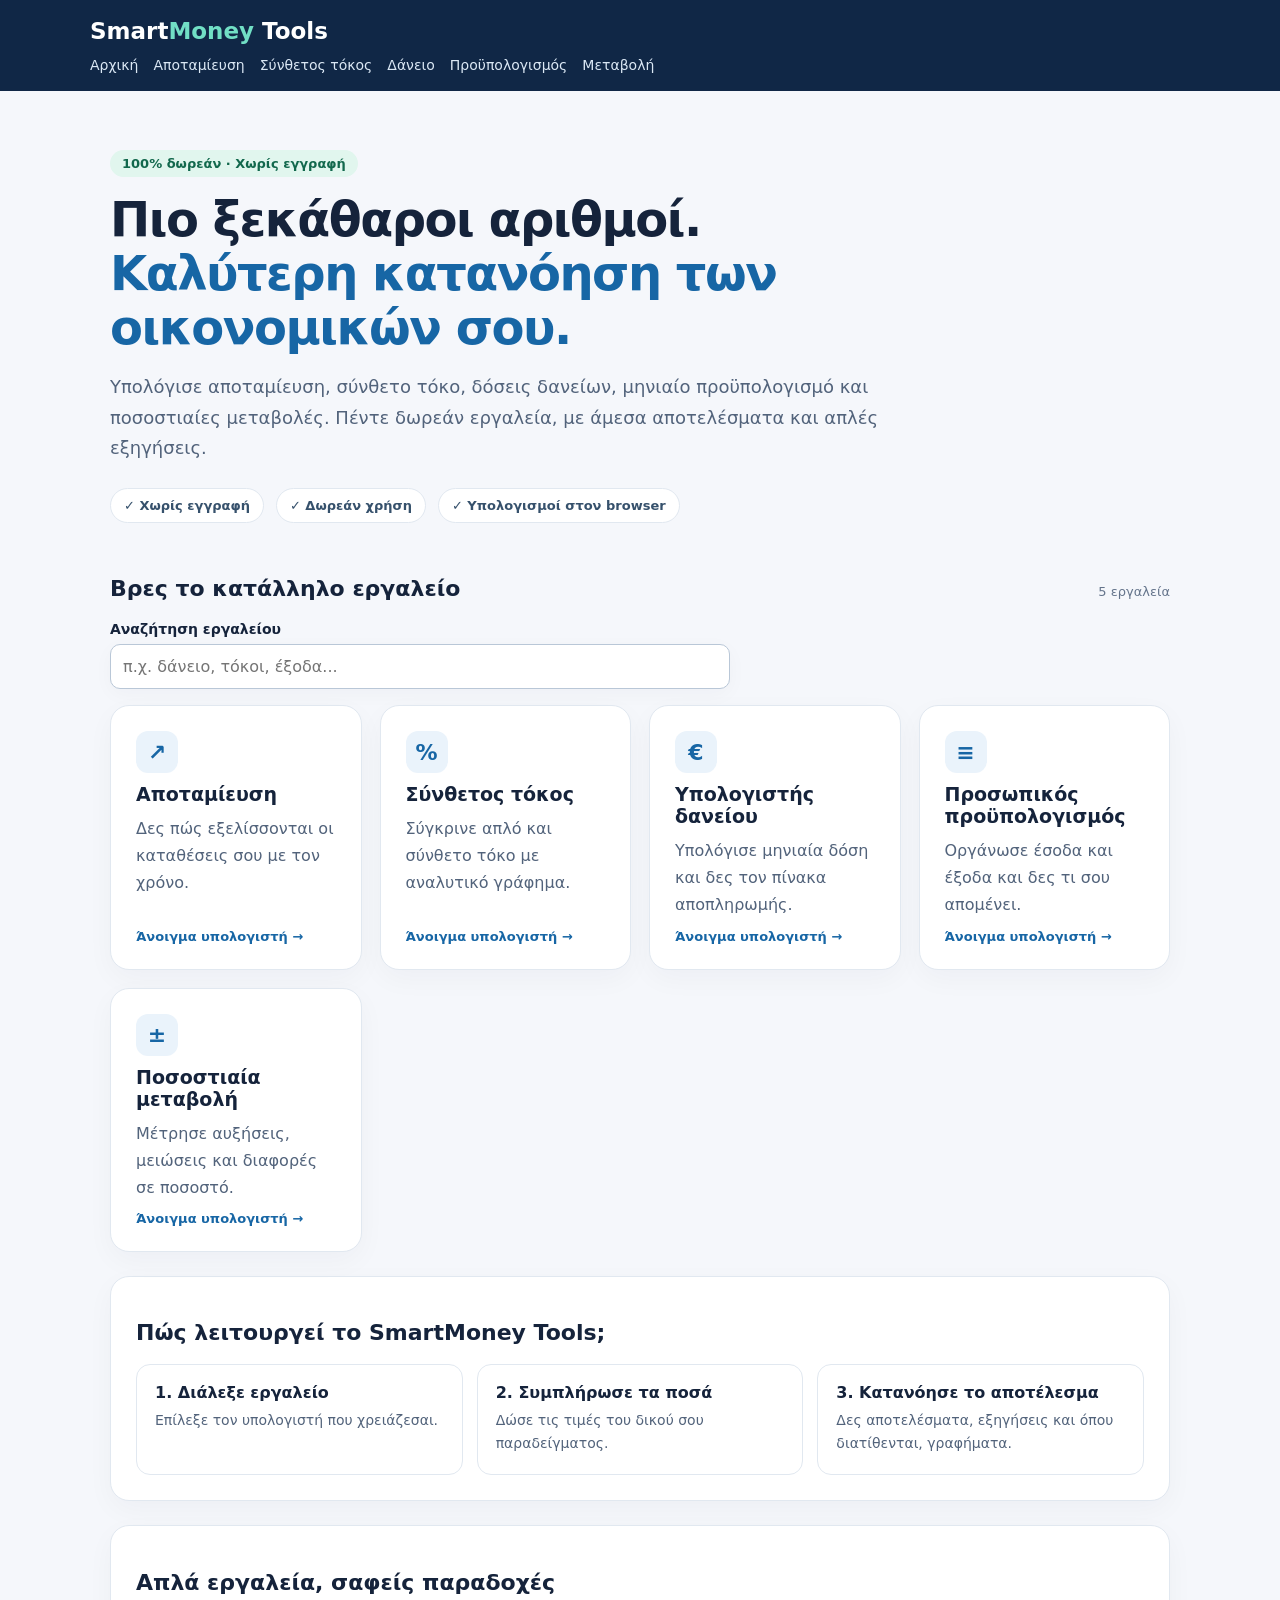
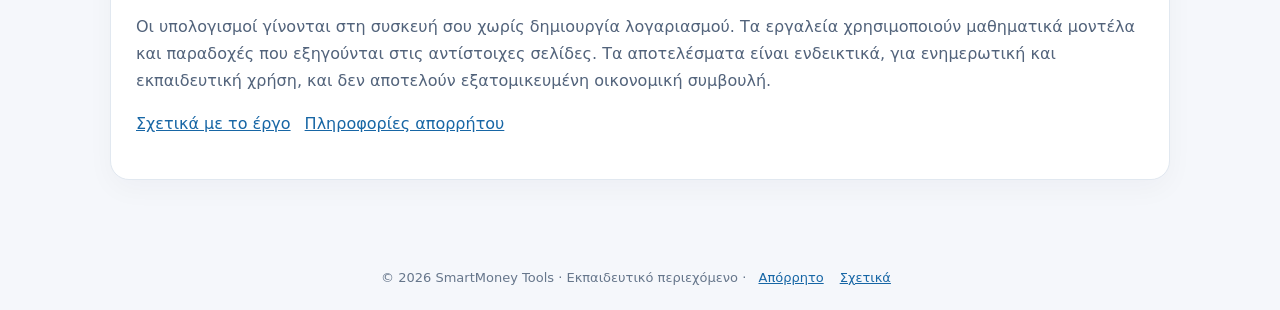
==== commit 1587073c: "Add files via upload" ====
--- a/index.html
+++ b/index.html
@@ -1 +1,4 @@
-<!doctype html><html lang="el"><head><meta name="google-site-verification" content="0PMOc8B6PGxOn38TfxRtQwB3WeVUATGXeKWkBOLjvfA" /><meta charset="utf-8"><meta name="viewport" content="width=device-width,initial-scale=1"><title>Δωρεάν οικονομικοί υπολογιστές | SmartMoney Tools</title><meta name="description" content="Δωρεάν οικονομικά εργαλεία στα ελληνικά για αποταμίευση, δάνεια, προϋπολογισμό και ποσοστιαίες μεταβολές."><link rel="stylesheet" href="style.css"></head><body data-tool=""><header><a class="brand" href="index.html">Smart<b>Money</b> Tools</a><nav aria-label="Κύρια πλοήγηση"><a href="index.html">Αρχική</a><a href="savings.html">Αποταμίευση</a><a href="compound.html">Σύνθετος τόκος</a><a href="loan.html">Δάνειο</a><a href="budget.html">Προϋπολογισμός</a><a href="percentage.html">Μεταβολή</a></nav></header><main><span class="pill">100% δωρεάν · Χωρίς εγγραφή</span><h1>Κάνε τους αριθμούς σου πιο απλούς.</h1><p class="lead">Πέντε εύχρηστοι οικονομικοί υπολογιστές για καθημερινές αποφάσεις. Τα αποτελέσματα εμφανίζονται άμεσα στον browser σου.</p><div class="grid"><a class="tile" href="savings.html"><h2>Αποταμίευση</h2><p>Μηνιαίες καταθέσεις και τόκοι.</p></a><a class="tile" href="compound.html"><h2>Σύνθετος τόκος</h2><p>Εξέλιξη κεφαλαίου σε βάθος χρόνου.</p></a><a class="tile" href="loan.html"><h2>Δόση δανείου</h2><p>Μηνιαία δόση και συνολικό κόστος.</p></a><a class="tile" href="budget.html"><h2>Προϋπολογισμός</h2><p>Έσοδα, έξοδα και υπόλοιπο.</p></a><a class="tile" href="percentage.html"><h2>Ποσοστιαία μεταβολή</h2><p>Αυξήσεις και μειώσεις σε %.</p></a></div><section class="panel info"><h2>Γιατί να χρησιμοποιήσεις τα εργαλεία;</h2><p>Οι υπολογισμοί γίνονται στη συσκευή σου χωρίς δημιουργία λογαριασμού. Τα εργαλεία βασίζονται σε απλές μαθηματικές παραδοχές και συνοδεύονται από εξηγήσεις. Τα αποτελέσματα είναι εκπαιδευτικά και όχι εξατομικευμένες οικονομικές συμβουλές.</p></section></main><footer>© <span data-year></span> SmartMoney Tools · Εκπαιδευτικό περιεχόμενο · <a href="privacy.html">Απόρρητο</a><a href="about.html">Σχετικά</a></footer><script src="app.js" defer></script></body></html>
+<!DOCTYPE html>
+<html lang="el"><head><meta content="0PMOc8B6PGxOn38TfxRtQwB3WeVUATGXeKWkBOLjvfA" name="google-site-verification"/><meta charset="utf-8"/><meta content="width=device-width,initial-scale=1" name="viewport"/><title>Δωρεάν οικονομικοί υπολογιστές | SmartMoney Tools</title><meta content="Δωρεάν οικονομικά εργαλεία στα ελληνικά για αποταμίευση, δάνεια, προϋπολογισμό και ποσοστιαίες μεταβολές." name="description"/><link href="style.css" rel="stylesheet"/><link href="https://smartmoney-tools.github.io/smart-money-tools/" rel="canonical"/><meta content="index, follow" name="robots"/><meta content="SmartMoney Tools — Δωρεάν οικονομικοί υπολογιστές" property="og:title"/><meta content="Πέντε δωρεάν οικονομικά εργαλεία στα ελληνικά, χωρίς εγγραφή." property="og:description"/><style>
+.home-hero{position:relative;padding:14px 0 18px}.home-eyebrow{margin-bottom:16px}.home-hero h1{max-width:850px;line-height:1.12}.home-hero h1 em{font-style:normal;color:#1766a5}.home-trust{display:flex;gap:12px;flex-wrap:wrap;margin:24px 0 10px}.home-trust span{display:inline-flex;align-items:center;gap:7px;background:#fff;border:1px solid #e1e8f0;border-radius:999px;padding:9px 13px;color:#36516c;font-size:13px;font-weight:650}.home-search{margin:20px 0 8px;max-width:620px}.home-search label{font-size:14px}.home-search input{box-shadow:0 5px 20px #15233b08}.home-section-head{display:flex;justify-content:space-between;align-items:baseline;flex-wrap:wrap;gap:8px;margin:25px 0 8px}.home-section-head h2{margin:0}.home-count{color:#64748b;font-size:13px}.home-grid{margin-top:16px}.home-tile{position:relative;display:flex;flex-direction:column;min-height:175px;gap:10px;transition:transform .15s,border-color .15s}.home-tile h3{font-size:19px;margin:0}.home-tile p{margin:0}.home-tile:focus-visible{outline:3px solid #1974b8;outline-offset:3px}.home-icon{display:inline-flex;width:42px;height:42px;align-items:center;justify-content:center;border-radius:12px;background:#eaf3fb;color:#1766a5;font-size:22px;font-weight:800}.home-link{color:#1766a5;font-size:13px;font-weight:700;margin-top:auto}.home-empty{padding:20px;border:1px dashed #b9c7d7;border-radius:12px;color:#52637b}.home-steps{display:grid;grid-template-columns:repeat(3,minmax(0,1fr));gap:14px;margin-top:18px}.home-step{border:1px solid #e1e8f0;background:#fff;border-radius:14px;padding:18px}.home-step strong{display:block;margin-bottom:7px}.home-step p{margin:0;font-size:14px}.home-footer-links{margin-top:15px}.home-footer-links a{margin-right:14px}@media(max-width:740px){.home-steps{grid-template-columns:1fr}.home-tile{min-height:150px}}
+</style></head><body data-tool=""><header><a class="brand" href="index.html">Smart<b>Money</b> Tools</a><nav aria-label="Κύρια πλοήγηση"><a href="index.html">Αρχική</a><a href="savings.html">Αποταμίευση</a><a href="compound.html">Σύνθετος τόκος</a><a href="loan.html">Δάνειο</a><a href="budget.html">Προϋπολογισμός</a><a href="percentage.html">Μεταβολή</a></nav></header><main><section class="home-hero"><span class="pill home-eyebrow">100% δωρεάν · Χωρίς εγγραφή</span><h1>Πιο ξεκάθαροι αριθμοί.<br/><em>Καλύτερη κατανόηση των οικονομικών σου.</em></h1><p class="lead">Υπολόγισε αποταμίευση, σύνθετο τόκο, δόσεις δανείων, μηνιαίο προϋπολογισμό και ποσοστιαίες μεταβολές. Πέντε δωρεάν εργαλεία, με άμεσα αποτελέσματα και απλές εξηγήσεις.</p><div class="home-trust"><span>✓ Χωρίς εγγραφή</span><span>✓ Δωρεάν χρήση</span><span>✓ Υπολογισμοί στον browser</span></div></section><section aria-labelledby="tools-title"><div class="home-section-head"><h2 id="tools-title">Βρες το κατάλληλο εργαλείο</h2><span aria-live="polite" class="home-count" id="tool-count">5 εργαλεία</span></div><div class="home-search"><label for="tool-search">Αναζήτηση εργαλείου</label><input aria-controls="tool-grid" autocomplete="off" id="tool-search" placeholder="π.χ. δάνειο, τόκοι, έξοδα..." type="search"/></div><div class="grid home-grid" id="tool-grid"><a class="tile home-tile" data-search="αποταμίευση καταθέσεις μηνιαία εισφορά savings τόκοι" href="savings.html"><span aria-hidden="true" class="home-icon">↗</span><h3>Αποταμίευση</h3><p>Δες πώς εξελίσσονται οι καταθέσεις σου με τον χρόνο.</p><span class="home-link">Άνοιγμα υπολογιστή →</span></a><a class="tile home-tile" data-search="σύνθετος τόκος ανατοκισμός επένδυση κεφάλαιο compound" href="compound.html"><span aria-hidden="true" class="home-icon">%</span><h3>Σύνθετος τόκος</h3><p>Σύγκρινε απλό και σύνθετο τόκο με αναλυτικό γράφημα.</p><span class="home-link">Άνοιγμα υπολογιστή →</span></a><a class="tile home-tile" data-search="δάνειο δόση αποπληρωμή τόκοι loan στεγαστικό" href="loan.html"><span aria-hidden="true" class="home-icon">€</span><h3>Υπολογιστής δανείου</h3><p>Υπολόγισε μηνιαία δόση και δες τον πίνακα αποπληρωμής.</p><span class="home-link">Άνοιγμα υπολογιστή →</span></a><a class="tile home-tile" data-search="προϋπολογισμός έσοδα έξοδα αποταμίευση budget" href="budget.html"><span aria-hidden="true" class="home-icon">≡</span><h3>Προσωπικός προϋπολογισμός</h3><p>Οργάνωσε έσοδα και έξοδα και δες τι σου απομένει.</p><span class="home-link">Άνοιγμα υπολογιστή →</span></a><a class="tile home-tile" data-search="ποσοστιαία μεταβολή αύξηση μείωση ποσοστά percentage" href="percentage.html"><span aria-hidden="true" class="home-icon">±</span><h3>Ποσοστιαία μεταβολή</h3><p>Μέτρησε αυξήσεις, μειώσεις και διαφορές σε ποσοστό.</p><span class="home-link">Άνοιγμα υπολογιστή →</span></a></div><p class="home-empty" hidden="" id="home-empty">Δεν βρέθηκε εργαλείο με αυτή την αναζήτηση. Δοκίμασε μια άλλη λέξη.</p></section><section class="panel info"><h2>Πώς λειτουργεί το SmartMoney Tools;</h2><div class="home-steps"><div class="home-step"><strong>1. Διάλεξε εργαλείο</strong><p>Επίλεξε τον υπολογιστή που χρειάζεσαι.</p></div><div class="home-step"><strong>2. Συμπλήρωσε τα ποσά</strong><p>Δώσε τις τιμές του δικού σου παραδείγματος.</p></div><div class="home-step"><strong>3. Κατανόησε το αποτέλεσμα</strong><p>Δες αποτελέσματα, εξηγήσεις και όπου διατίθενται, γραφήματα.</p></div></div></section><section class="panel info"><h2>Απλά εργαλεία, σαφείς παραδοχές</h2><p>Οι υπολογισμοί γίνονται στη συσκευή σου χωρίς δημιουργία λογαριασμού. Τα εργαλεία χρησιμοποιούν μαθηματικά μοντέλα και παραδοχές που εξηγούνται στις αντίστοιχες σελίδες. Τα αποτελέσματα είναι ενδεικτικά, για ενημερωτική και εκπαιδευτική χρήση, και δεν αποτελούν εξατομικευμένη οικονομική συμβουλή.</p><p class="home-footer-links"><a href="about.html">Σχετικά με το έργο</a><a href="privacy.html">Πληροφορίες απορρήτου</a></p></section></main><footer>© <span data-year=""></span> SmartMoney Tools · Εκπαιδευτικό περιεχόμενο · <a href="privacy.html">Απόρρητο</a><a href="about.html">Σχετικά</a></footer><script defer="" src="app.js"></script><script>(()=>{const input=document.getElementById('tool-search');const tiles=[...document.querySelectorAll('.home-tile')];const empty=document.getElementById('home-empty');const count=document.getElementById('tool-count');if(!input)return;const normalize=s=>s.toLocaleLowerCase('el').normalize('NFD').replace(/[\u0300-\u036f]/g,'');input.addEventListener('input',()=>{const q=normalize(input.value.trim());let shown=0;tiles.forEach(t=>{const hit=normalize(t.dataset.search+' '+t.textContent).includes(q);t.hidden=!hit;if(hit)shown++});empty.hidden=shown!==0;count.textContent=shown+' από 5 εργαλεία'});})();</script></body></html>
